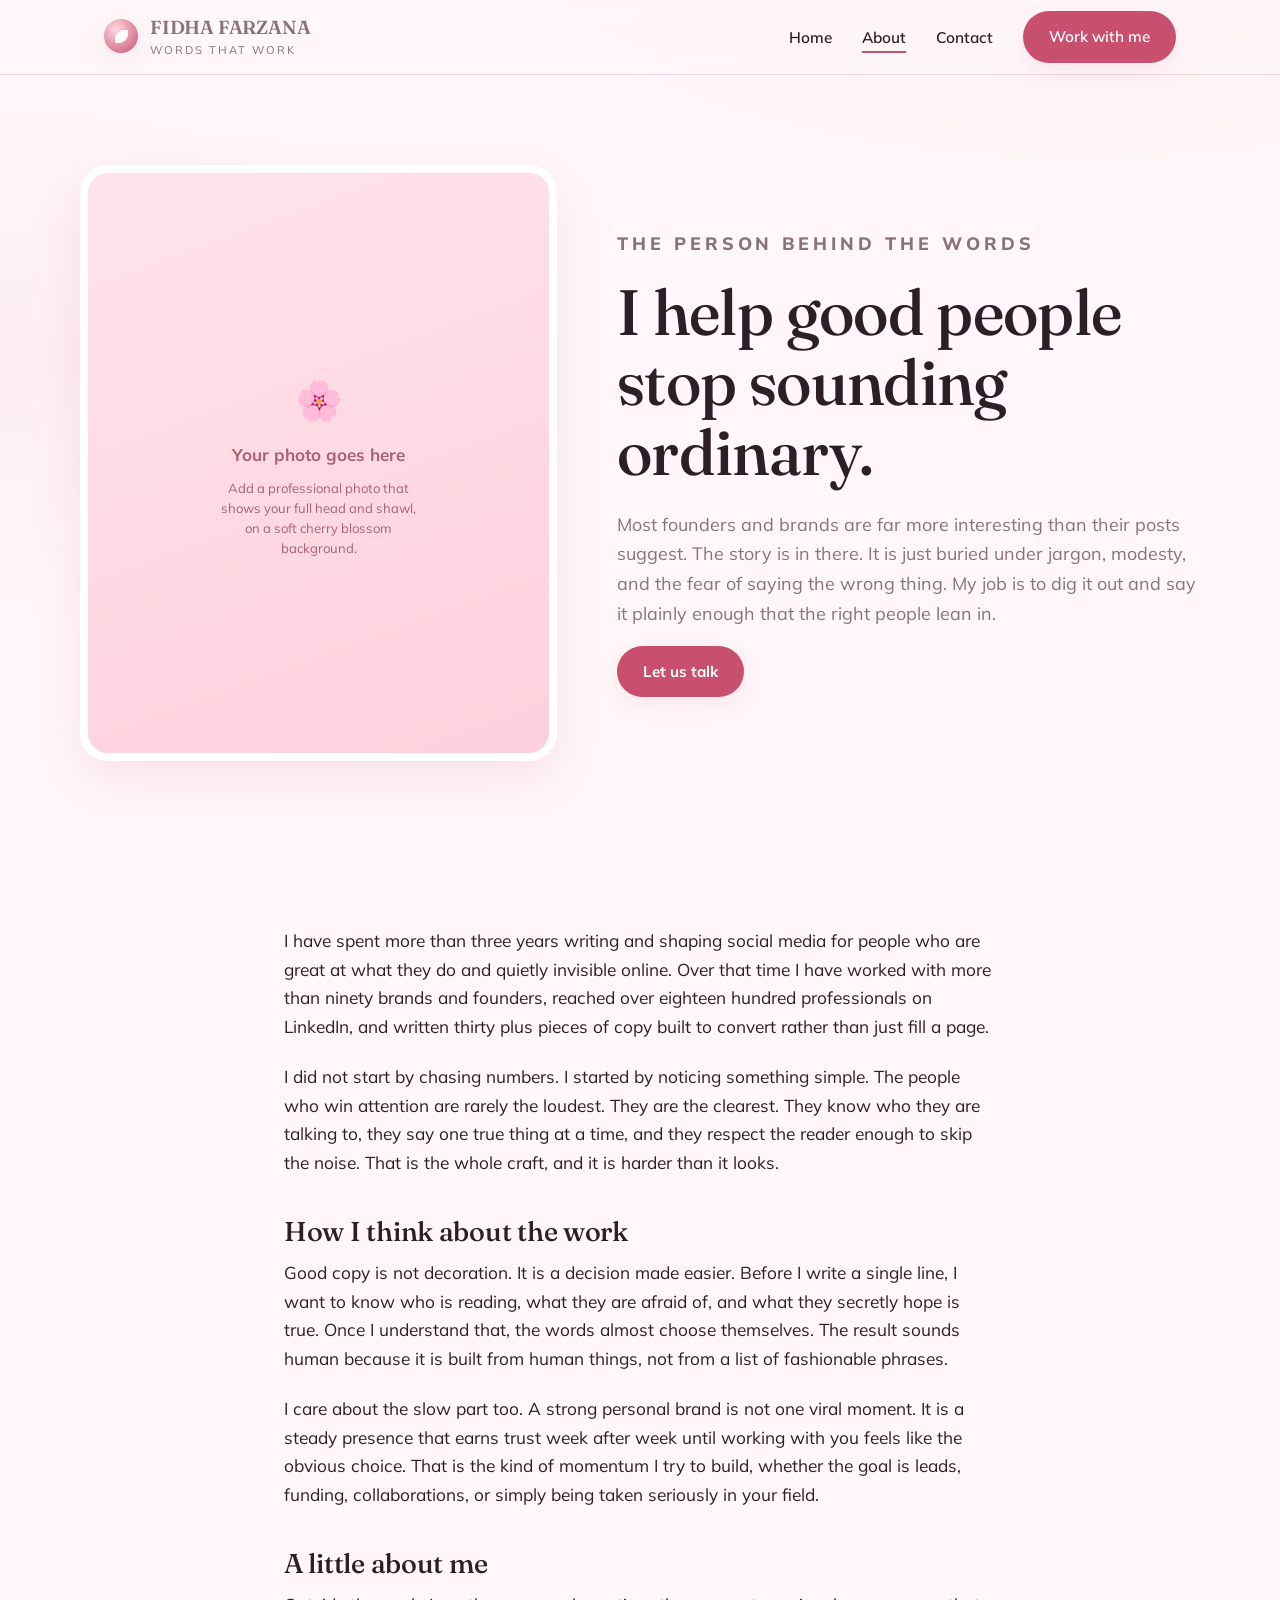
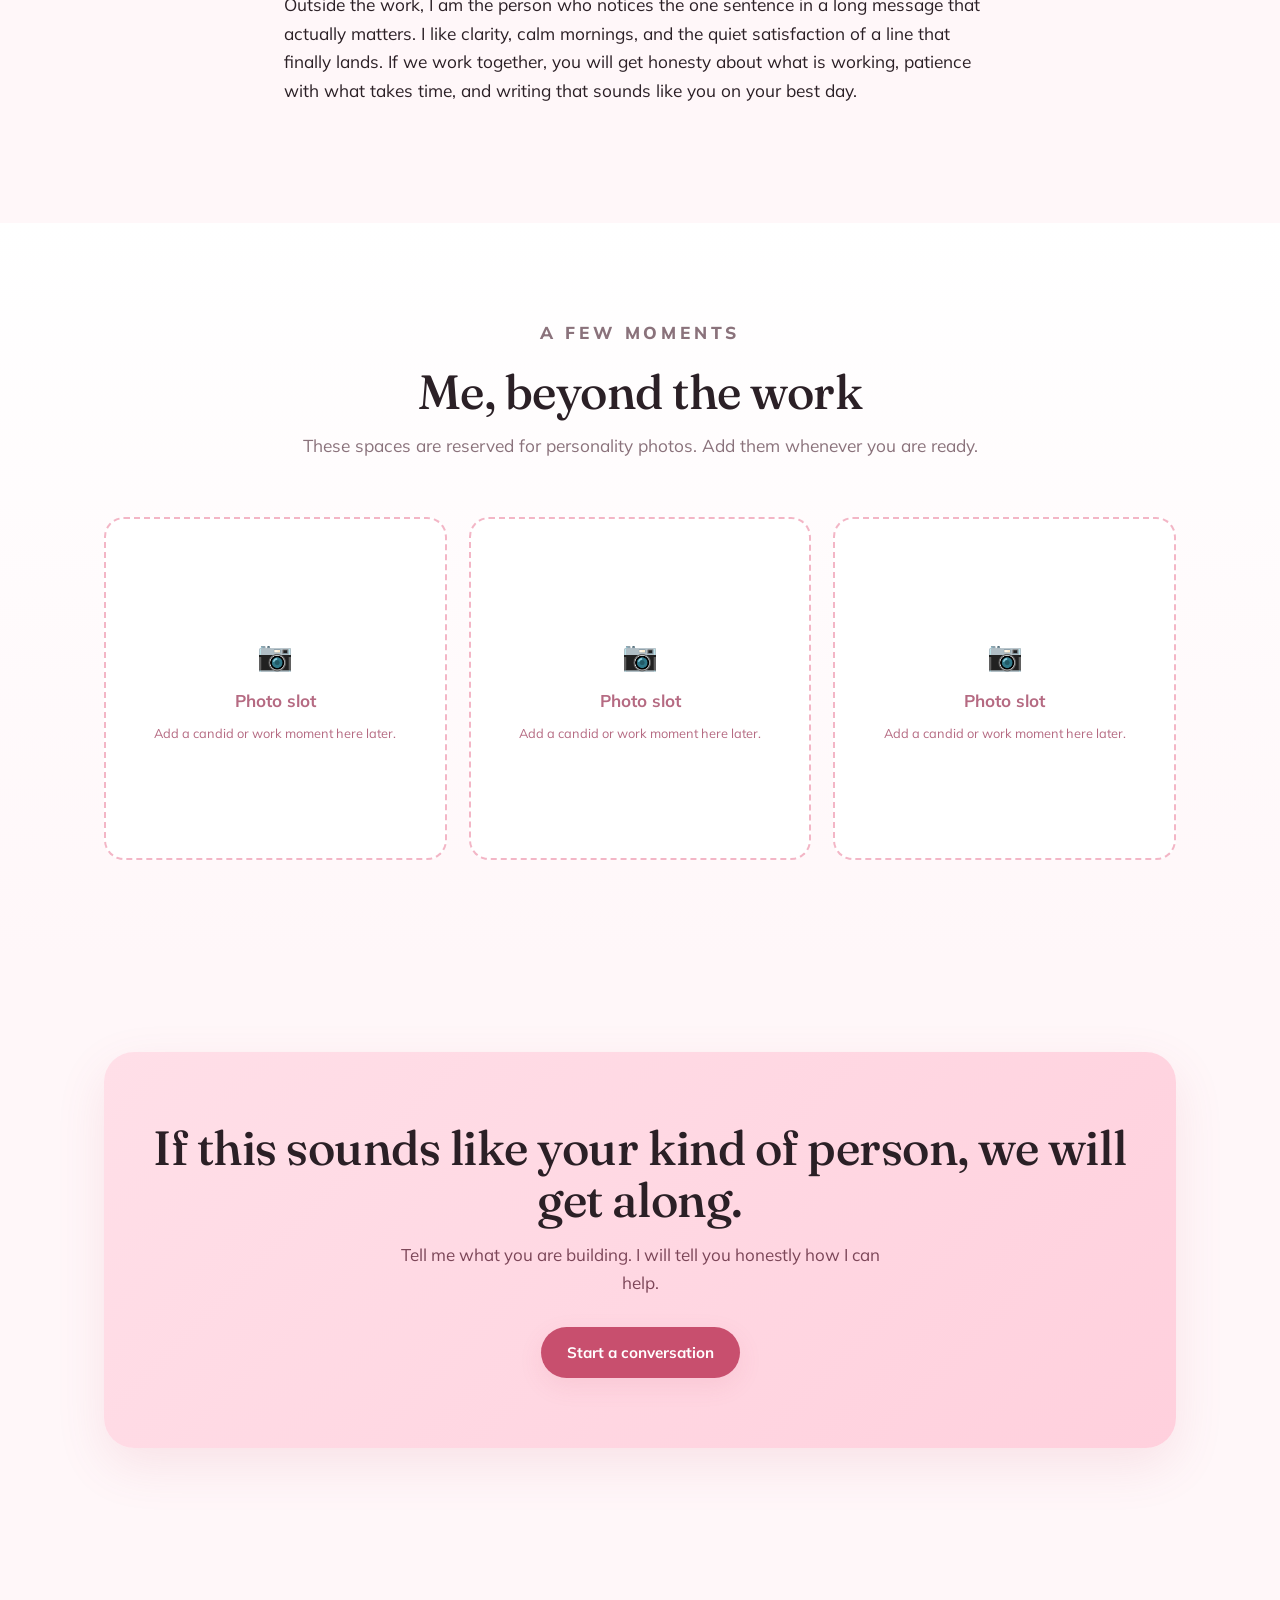
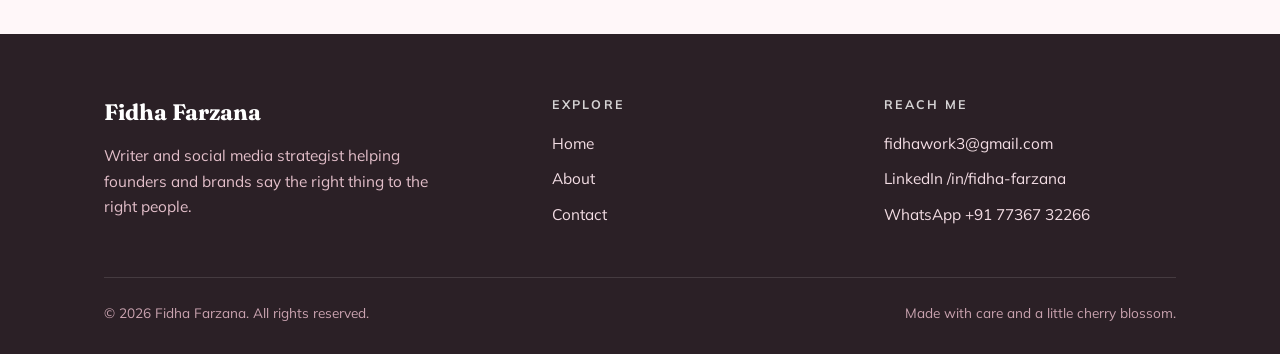
==== about.html @ dc0a6c53 "Create About page for Fidha Farzana This HTML file serves as the 'About' page for Fidha Farzana, det" ====
<!DOCTYPE html>
<html lang="en">
<head>
  <meta charset="UTF-8" />
  <meta name="viewport" content="width=device-width, initial-scale=1.0" />
  <title>About | Fidha Farzana</title>
  <meta name="description" content="Meet Fidha Farzana, a writer and social media strategist who helps founders and brands sound like the best version of themselves." />
  <link rel="preconnect" href="https://fonts.googleapis.com">
  <link rel="preconnect" href="https://fonts.gstatic.com" crossorigin>
  <link href="https://fonts.googleapis.com/css2?family=Fraunces:ital,opsz,wght@0,9..144,400;0,9..144,500;0,9..144,600;1,9..144,500&family=Mulish:wght@400;500;600;700;800&display=swap" rel="stylesheet">
  <link rel="stylesheet" href="styles.css" />
</head>
<body>

  <div class="petals" aria-hidden="true">
    <span class="petal-fall"></span><span class="petal-fall"></span><span class="petal-fall"></span>
    <span class="petal-fall"></span><span class="petal-fall"></span><span class="petal-fall"></span>
    <span class="petal-fall"></span><span class="petal-fall"></span>
  </div>

  <!-- ============ HEADER ============ -->
  <header class="site-header">
    <div class="wrap nav">
      <a class="brand" href="index.html">
        <span class="mark" aria-hidden="true"></span>
        <span><b>Fidha Farzana</b><span>Words that work</span></span>
      </a>
      <button class="menu-toggle" aria-label="Open menu" onclick="document.getElementById('nav').classList.toggle('open')">&#9776;</button>
      <ul class="nav-links" id="nav">
        <li><a href="index.html">Home</a></li>
        <li><a class="active" href="about.html">About</a></li>
        <li><a href="contact.html">Contact</a></li>
        <li><a class="btn" href="contact.html">Work with me</a></li>
      </ul>
    </div>
  </header>

  <!-- ============ ABOUT HERO ============ -->
  <section class="wrap about-hero">
    <!-- PHOTO SLOT: see notes below on how to add your real photo -->
    <div class="photo-frame fade-up d1">
      <!-- When your photo is ready, save it in this folder as "fidha.jpg"
           and replace this whole placeholder block with:
           <img src="images/fidha.jpg" alt="Fidha Farzana" />  -->
      <div class="placeholder">
        <div class="big">&#127800;</div>
        <strong>Your photo goes here</strong>
        <small>Add a professional photo that shows your full head and shawl, on a soft cherry blossom background.</small>
      </div>
    </div>
    <div>
      <p class="eyebrow fade-up d1">The person behind the words</p>
      <h1 class="fade-up d2">I help good people stop sounding ordinary.</h1>
      <p class="fade-up d3">Most founders and brands are far more interesting than their posts suggest. The story is in there. It is just buried under jargon, modesty, and the fear of saying the wrong thing. My job is to dig it out and say it plainly enough that the right people lean in.</p>
      <div class="fade-up d4" style="margin-top:8px;">
        <a class="btn" href="contact.html">Let us talk</a>
      </div>
    </div>
  </section>

  <!-- ============ STORY ============ -->
  <section class="section-pad">
    <div class="wrap story">
      <p>I have spent more than three years writing and shaping social media for people who are great at what they do and quietly invisible online. Over that time I have worked with more than ninety brands and founders, reached over eighteen hundred professionals on LinkedIn, and written thirty plus pieces of copy built to convert rather than just fill a page.</p>

      <p>I did not start by chasing numbers. I started by noticing something simple. The people who win attention are rarely the loudest. They are the clearest. They know who they are talking to, they say one true thing at a time, and they respect the reader enough to skip the noise. That is the whole craft, and it is harder than it looks.</p>

      <h3>How I think about the work</h3>
      <p>Good copy is not decoration. It is a decision made easier. Before I write a single line, I want to know who is reading, what they are afraid of, and what they secretly hope is true. Once I understand that, the words almost choose themselves. The result sounds human because it is built from human things, not from a list of fashionable phrases.</p>

      <p>I care about the slow part too. A strong personal brand is not one viral moment. It is a steady presence that earns trust week after week until working with you feels like the obvious choice. That is the kind of momentum I try to build, whether the goal is leads, funding, collaborations, or simply being taken seriously in your field.</p>

      <h3>A little about me</h3>
      <p>Outside the work, I am the person who notices the one sentence in a long message that actually matters. I like clarity, calm mornings, and the quiet satisfaction of a line that finally lands. If we work together, you will get honesty about what is working, patience with what takes time, and writing that sounds like you on your best day.</p>
    </div>
  </section>

  <!-- ============ PERSONALITY PHOTO SLOTS ============ -->
  <section class="section-pad results">
    <div class="wrap">
      <div class="section-head">
        <p class="eyebrow">A few moments</p>
        <h2>Me, beyond the work</h2>
        <p>These spaces are reserved for personality photos. Add them whenever you are ready.</p>
      </div>
      <div class="slots">
        <div class="slot"><div class="big">&#128247;</div><strong>Photo slot</strong><small>Add a candid or work moment here later.</small></div>
        <div class="slot"><div class="big">&#128247;</div><strong>Photo slot</strong><small>Add a candid or work moment here later.</small></div>
        <div class="slot"><div class="big">&#128247;</div><strong>Photo slot</strong><small>Add a candid or work moment here later.</small></div>
      </div>
    </div>
  </section>

  <!-- ============ CTA ============ -->
  <section class="section-pad">
    <div class="wrap">
      <div class="cta-band">
        <h2>If this sounds like your kind of person, we will get along.</h2>
        <p>Tell me what you are building. I will tell you honestly how I can help.</p>
        <a class="btn" href="contact.html">Start a conversation</a>
      </div>
    </div>
  </section>

  <!-- ============ FOOTER ============ -->
  <footer class="site-footer">
    <div class="wrap">
      <div class="foot-top">
        <div>
          <h4>Fidha Farzana</h4>
          <p>Writer and social media strategist helping founders and brands say the right thing to the right people.</p>
        </div>
        <div class="col">
          <h5>Explore</h5>
          <a href="index.html">Home</a>
          <a href="about.html">About</a>
          <a href="contact.html">Contact</a>
        </div>
        <div class="col">
          <h5>Reach me</h5>
          <a href="mailto:fidhawork3@gmail.com">fidhawork3@gmail.com</a>
          <a href="https://www.linkedin.com/in/fidha-farzana" target="_blank" rel="noopener">LinkedIn /in/fidha-farzana</a>
          <a href="https://wa.me/917736732266" target="_blank" rel="noopener">WhatsApp +91 77367 32266</a>
        </div>
      </div>
      <div class="foot-bottom">
        <span>&copy; 2026 Fidha Farzana. All rights reserved.</span>
        <span>Made with care and a little cherry blossom.</span>
      </div>
    </div>
  </footer>

</body>
</html>
---- styles.css ----
/* ===========================================================
   Fidha Farzana - Portfolio
   Cherry Blossom theme
   To change the colors, edit the values in :root below.
   =========================================================== */

:root {
  --blush:      #fff7f9;   /* page background */
  --petal:      #f9d7e0;   /* soft pink */
  --petal-deep: #f3b6c6;   /* deeper pink */
  --rose:       #c84f6e;   /* main accent (buttons, links) */
  --rose-dark:  #a83a57;   /* hover accent */
  --ink:        #2b2026;   /* main text */
  --muted:      #8a727b;   /* soft grey text */
  --line:       #f0d8df;   /* hairlines / borders */
  --white:      #ffffff;
  --shadow:     0 18px 50px rgba(200, 79, 110, 0.12);
  --shadow-sm:  0 8px 24px rgba(200, 79, 110, 0.10);
  --radius:     22px;
  --maxw:       1120px;
}

* { margin: 0; padding: 0; box-sizing: border-box; }

html { scroll-behavior: smooth; }

body {
  font-family: "Mulish", system-ui, sans-serif;
  color: var(--ink);
  background:
    radial-gradient(1200px 600px at 85% -5%, #ffe9ef 0%, rgba(255,233,239,0) 60%),
    radial-gradient(900px 500px at 0% 10%, #fdeef3 0%, rgba(253,238,243,0) 55%),
    var(--blush);
  line-height: 1.65;
  font-size: 17px;
  overflow-x: hidden;
}

h1, h2, h3, .serif {
  font-family: "Fraunces", Georgia, serif;
  font-weight: 500;
  line-height: 1.1;
  letter-spacing: -0.01em;
  color: var(--ink);
}

a { color: var(--rose); text-decoration: none; transition: color .2s ease; }
a:hover { color: var(--rose-dark); }

.wrap { max-width: var(--maxw); margin: 0 auto; padding: 0 24px; }

/* ---------- Falling petals (subtle atmosphere) ---------- */
.petals { position: fixed; inset: 0; pointer-events: none; z-index: 0; overflow: hidden; }
.petal-fall {
  position: absolute; top: -8%;
  width: 16px; height: 16px;
  background: var(--petal-deep);
  border-radius: 70% 0 70% 0;
  opacity: .55;
  animation: fall linear infinite;
}
.petal-fall:nth-child(odd) { background: var(--petal); width: 12px; height: 12px; opacity:.45; }
.petal-fall:nth-child(1){ left:6%;  animation-duration:14s; animation-delay:0s; }
.petal-fall:nth-child(2){ left:18%; animation-duration:18s; animation-delay:3s; }
.petal-fall:nth-child(3){ left:32%; animation-duration:12s; animation-delay:1s; }
.petal-fall:nth-child(4){ left:47%; animation-duration:20s; animation-delay:5s; }
.petal-fall:nth-child(5){ left:61%; animation-duration:15s; animation-delay:2s; }
.petal-fall:nth-child(6){ left:74%; animation-duration:17s; animation-delay:6s; }
.petal-fall:nth-child(7){ left:88%; animation-duration:13s; animation-delay:4s; }
.petal-fall:nth-child(8){ left:95%; animation-duration:19s; animation-delay:1.5s; }
@keyframes fall {
  0%   { transform: translateY(0) rotate(0deg); opacity:0; }
  10%  { opacity:.5; }
  100% { transform: translateY(108vh) rotate(420deg); opacity:0; }
}
@media (prefers-reduced-motion: reduce) { .petal-fall { display:none; } }

/* ---------- Header ---------- */
.site-header {
  position: sticky; top: 0; z-index: 50;
  backdrop-filter: blur(10px);
  background: rgba(255, 247, 249, 0.82);
  border-bottom: 1px solid var(--line);
}
.nav {
  display: flex; align-items: center; justify-content: space-between;
  height: 74px;
}
.brand { display: flex; align-items: center; gap: 12px; }
.brand .mark {
  width: 34px; height: 34px; border-radius: 50%;
  background: radial-gradient(circle at 35% 30%, #ffd6e1, var(--rose));
  position: relative; flex: none;
  box-shadow: var(--shadow-sm);
}
.brand .mark::before {
  content: ""; position: absolute; inset: 0; margin: auto;
  width: 13px; height: 13px; background: var(--white);
  border-radius: 70% 0 70% 0;
}
.brand b { font-family:"Fraunces", serif; font-weight:600; font-size: 1.18rem; letter-spacing:-.01em; }
.brand span { display:block; font-size:.7rem; color: var(--muted); letter-spacing:.18em; text-transform: uppercase; margin-top:-2px;}

.nav-links { display: flex; align-items: center; gap: 30px; list-style: none; }
.nav-links a {
  color: var(--ink); font-weight: 600; font-size: .96rem; position: relative;
}
.nav-links a::after {
  content:""; position:absolute; left:0; bottom:-6px; width:0; height:2px;
  background: var(--rose); transition: width .25s ease;
}
.nav-links a:hover::after, .nav-links a.active::after { width:100%; }
.nav-links .btn { color: var(--white); }
.nav-links .btn::after { display:none; }

.menu-toggle { display:none; background:none; border:none; font-size:1.6rem; color:var(--ink); cursor:pointer; }

/* ---------- Buttons ---------- */
.btn {
  display: inline-flex; align-items: center; gap: 10px;
  background: var(--rose); color: var(--white);
  padding: 13px 26px; border-radius: 999px; font-weight: 700; font-size: .95rem;
  box-shadow: var(--shadow-sm); transition: transform .2s ease, background .2s ease;
  border: none; cursor: pointer;
}
.btn:hover { background: var(--rose-dark); color: var(--white); transform: translateY(-2px); }
.btn-ghost {
  background: transparent; color: var(--rose);
  border: 1.5px solid var(--petal-deep); box-shadow: none;
}
.btn-ghost:hover { background: var(--white); color: var(--rose-dark); }

/* ---------- Sections ---------- */
section { position: relative; z-index: 1; }
.section-pad { padding: 96px 0; }
.eyebrow {
  display:inline-block; font-size:.78rem; letter-spacing:.22em; text-transform:uppercase;
  color: var(--rose); font-weight:800; margin-bottom: 18px;
}
.section-head { max-width: 720px; margin: 0 auto 56px; text-align:center; }
.section-head h2 { font-size: clamp(2rem, 4vw, 3rem); margin-bottom: 14px; }
.section-head p { color: var(--muted); font-size: 1.08rem; }

/* ---------- Hero ---------- */
.hero { padding: 120px 0 110px; text-align: center; }
.hero h1 {
  font-size: clamp(2.6rem, 7vw, 5rem);
  margin: 0 auto 22px; max-width: 14ch;
}
.hero h1 .accent { font-style: italic; color: var(--rose); }
.hero .lede {
  font-size: clamp(1.05rem, 2vw, 1.3rem);
  color: var(--muted); max-width: 56ch; margin: 0 auto 38px;
}
.hero-cta { display:flex; gap:14px; justify-content:center; flex-wrap:wrap; }
.fade-up { opacity:0; transform: translateY(22px); animation: fadeUp .9s ease forwards; }
.d1{animation-delay:.05s} .d2{animation-delay:.2s} .d3{animation-delay:.35s} .d4{animation-delay:.5s}
@keyframes fadeUp { to { opacity:1; transform:none; } }

/* ---------- Stats ---------- */
.stats { background: var(--white); border-top:1px solid var(--line); border-bottom:1px solid var(--line); }
.stats .grid {
  display:grid; grid-template-columns: repeat(4, 1fr); gap: 20px; padding: 56px 0;
}
.stat { text-align:center; padding: 8px 10px; }
.stat .num { font-family:"Fraunces", serif; font-size: clamp(2.1rem, 4vw, 3rem); color: var(--rose); font-weight:600; }
.stat .label { color: var(--muted); font-size:.95rem; margin-top:6px; }

/* ---------- Cards grid ---------- */
.cards { display:grid; grid-template-columns: repeat(2, 1fr); gap: 26px; }
.card {
  background: var(--white); border:1px solid var(--line); border-radius: var(--radius);
  padding: 36px; box-shadow: var(--shadow-sm); transition: transform .25s ease, box-shadow .25s ease;
}
.card:hover { transform: translateY(-6px); box-shadow: var(--shadow); }
.card .ic {
  width: 52px; height: 52px; border-radius: 16px; display:grid; place-items:center;
  background: linear-gradient(135deg, #ffe3ea, #ffd0dd); margin-bottom: 20px; font-size: 1.5rem;
}
.card h3 { font-size: 1.4rem; margin-bottom: 10px; }
.card p { color: var(--muted); }

/* ---------- Results ---------- */
.results { background: linear-gradient(180deg, #fff 0%, #fff7f9 100%); }
.results-grid { display:grid; grid-template-columns: repeat(4, 1fr); gap: 18px; }
.result {
  background: var(--white); border:1px solid var(--line); border-radius: 18px;
  padding: 28px 24px; box-shadow: var(--shadow-sm);
}
.result .big { font-family:"Fraunces", serif; font-size: 1.7rem; color: var(--rose); font-weight:600; line-height:1.1; margin-bottom:8px; }
.result p { color: var(--ink); font-size:.98rem; }

/* ---------- Testimonials ---------- */
.quotes { display:grid; grid-template-columns: repeat(3, 1fr); gap: 24px; }
.quote {
  background: var(--white); border:1px solid var(--line); border-radius: var(--radius);
  padding: 34px; box-shadow: var(--shadow-sm); position:relative;
}
.quote::before {
  content: "\201C"; font-family:"Fraunces", serif; position:absolute; top: 6px; left: 22px;
  font-size: 4.5rem; color: var(--petal-deep); line-height:1;
}
.quote p { position:relative; margin: 16px 0 22px; color: var(--ink); font-size:1.03rem; }
.quote .who { display:flex; align-items:center; gap:12px; }
.quote .who .dot { width:42px; height:42px; border-radius:50%; background:linear-gradient(135deg,#ffd6e1,var(--petal-deep)); flex:none; }
.quote .who b { display:block; font-size:.98rem; }
.quote .who span { color: var(--muted); font-size:.85rem; }

/* ---------- FAQ ---------- */
.faq { max-width: 820px; margin: 0 auto; }
.faq details {
  background: var(--white); border:1px solid var(--line); border-radius: 16px;
  padding: 4px 26px; margin-bottom: 14px; box-shadow: var(--shadow-sm);
}
.faq summary {
  list-style: none; cursor: pointer; font-family:"Fraunces", serif; font-size:1.18rem;
  padding: 20px 0; display:flex; justify-content:space-between; align-items:center; gap:16px;
}
.faq summary::-webkit-details-marker { display:none; }
.faq summary::after { content:"+"; color: var(--rose); font-size:1.6rem; transition: transform .2s ease; }
.faq details[open] summary::after { transform: rotate(45deg); }
.faq details p { color: var(--muted); padding: 0 0 22px; }

/* ---------- CTA banner ---------- */
.cta-band {
  background: linear-gradient(135deg, #ffdfe8, #ffd0dd);
  border-radius: 30px; padding: 70px 40px; text-align:center; box-shadow: var(--shadow);
  position:relative; overflow:hidden;
}
.cta-band h2 { font-size: clamp(2rem, 4vw, 3rem); margin-bottom: 14px; }
.cta-band p { color:#7c4658; max-width: 50ch; margin: 0 auto 30px; }

/* ---------- About page ---------- */
.about-hero { display:grid; grid-template-columns: 0.9fr 1.1fr; gap: 60px; align-items:center; padding: 90px 0 70px; }
.about-hero h1 { font-size: clamp(2.4rem, 5vw, 4rem); margin-bottom: 22px; }
.about-hero p { color: var(--muted); font-size:1.12rem; margin-bottom: 18px; }

.photo-frame {
  position: relative; border-radius: 28px; overflow: hidden;
  background: linear-gradient(160deg, #ffe3ea, #ffd0dd);
  box-shadow: var(--shadow); aspect-ratio: 4 / 5;
  border: 8px solid var(--white);
}
.photo-frame img { width:100%; height:100%; object-fit: cover; object-position: top center; display:block; }
.photo-frame .placeholder {
  position:absolute; inset:0; display:flex; flex-direction:column; align-items:center; justify-content:center;
  text-align:center; color:#a8607a; padding: 24px; gap:10px;
}
.photo-frame .placeholder .big { font-size:2.4rem; }
.photo-frame .placeholder small { font-size:.82rem; max-width: 26ch; line-height:1.5; }

.story { max-width: 760px; margin: 0 auto; }
.story p { margin-bottom: 22px; font-size: 1.08rem; }
.story h3 { font-size: 1.7rem; margin: 40px 0 12px; }

.slots { display:grid; grid-template-columns: repeat(3,1fr); gap: 22px; }
.slot {
  aspect-ratio: 1/1; border-radius: 20px; border: 2px dashed var(--petal-deep);
  background: #fff; display:flex; flex-direction:column; align-items:center; justify-content:center;
  color:#b56a82; text-align:center; gap:8px; padding:16px;
}
.slot .big { font-size: 1.8rem; }
.slot small { font-size:.8rem; }

/* ---------- Contact page ---------- */
.contact-grid { display:grid; grid-template-columns: repeat(3,1fr); gap: 24px; margin-bottom: 50px; }
.contact-card {
  background: var(--white); border:1px solid var(--line); border-radius: var(--radius);
  padding: 36px; text-align:center; box-shadow: var(--shadow-sm); transition: transform .25s ease, box-shadow .25s ease;
}
.contact-card:hover { transform: translateY(-6px); box-shadow: var(--shadow); }
.contact-card .ic { width:58px; height:58px; border-radius:50%; margin:0 auto 18px; display:grid; place-items:center; background:linear-gradient(135deg,#ffe3ea,#ffd0dd); font-size:1.5rem; }
.contact-card h3 { font-size:1.3rem; margin-bottom:8px; }
.contact-card a { font-weight:700; word-break: break-word; }
.contact-card p { color: var(--muted); font-size:.9rem; margin-top:4px; }

.contact-form { max-width: 640px; margin: 0 auto; background:var(--white); border:1px solid var(--line); border-radius: var(--radius); padding: 40px; box-shadow: var(--shadow-sm); }
.contact-form label { display:block; font-weight:700; font-size:.9rem; margin-bottom:8px; }
.contact-form input, .contact-form textarea {
  width:100%; padding:14px 16px; border:1.5px solid var(--line); border-radius:14px;
  font-family:inherit; font-size:1rem; margin-bottom: 20px; background:#fffafb; color:var(--ink);
}
.contact-form input:focus, .contact-form textarea:focus { outline:none; border-color: var(--petal-deep); }

/* ---------- Footer ---------- */
.site-footer { background: var(--ink); color: #f3dde4; margin-top: 90px; }
.site-footer .wrap { padding-top: 60px; padding-bottom: 30px; }
.foot-top { display:grid; grid-template-columns: 1.4fr 1fr 1fr; gap: 40px; }
.site-footer h4 { font-family:"Fraunces",serif; font-size:1.4rem; color:#fff; margin-bottom:12px; }
.site-footer p { color:#e3bfca; font-size:.96rem; max-width: 38ch; }
.site-footer .col h5 { color:#fff; font-size:.78rem; letter-spacing:.18em; text-transform:uppercase; margin-bottom:16px; opacity:.8;}
.site-footer .col a, .site-footer .col span { display:block; color:#f3dde4; margin-bottom:10px; font-size:.96rem; }
.site-footer .col a:hover { color:#fff; }
.foot-bottom { border-top:1px solid rgba(255,255,255,.12); margin-top:40px; padding-top:24px; display:flex; justify-content:space-between; flex-wrap:wrap; gap:10px; font-size:.85rem; color:#caa3b0; }

/* ---------- Responsive ---------- */
@media (max-width: 880px) {
  .menu-toggle { display:block; }
  .nav-links {
    position:absolute; top:74px; left:0; right:0; flex-direction:column; gap:0;
    background:var(--white); border-bottom:1px solid var(--line); padding:8px 0;
    transform: translateY(-150%); transition: transform .3s ease; box-shadow: var(--shadow-sm);
  }
  .nav-links.open { transform: none; }
  .nav-links li { width:100%; }
  .nav-links a { display:block; padding:14px 24px; }
  .nav-links a::after { display:none; }
  .nav-links .btn { margin:10px 24px; justify-content:center; }
  .cards, .results-grid, .quotes, .contact-grid, .slots, .stats .grid { grid-template-columns: 1fr; }
  .stats .grid { grid-template-columns: 1fr 1fr; gap: 30px; }
  .results-grid { grid-template-columns: 1fr 1fr; }
  .about-hero { grid-template-columns: 1fr; gap: 36px; }
  .foot-top { grid-template-columns: 1fr; gap: 28px; }
  .section-pad { padding: 70px 0; }
}
@media (max-width: 520px) {
  .results-grid, .stats .grid { grid-template-columns: 1fr; }
}
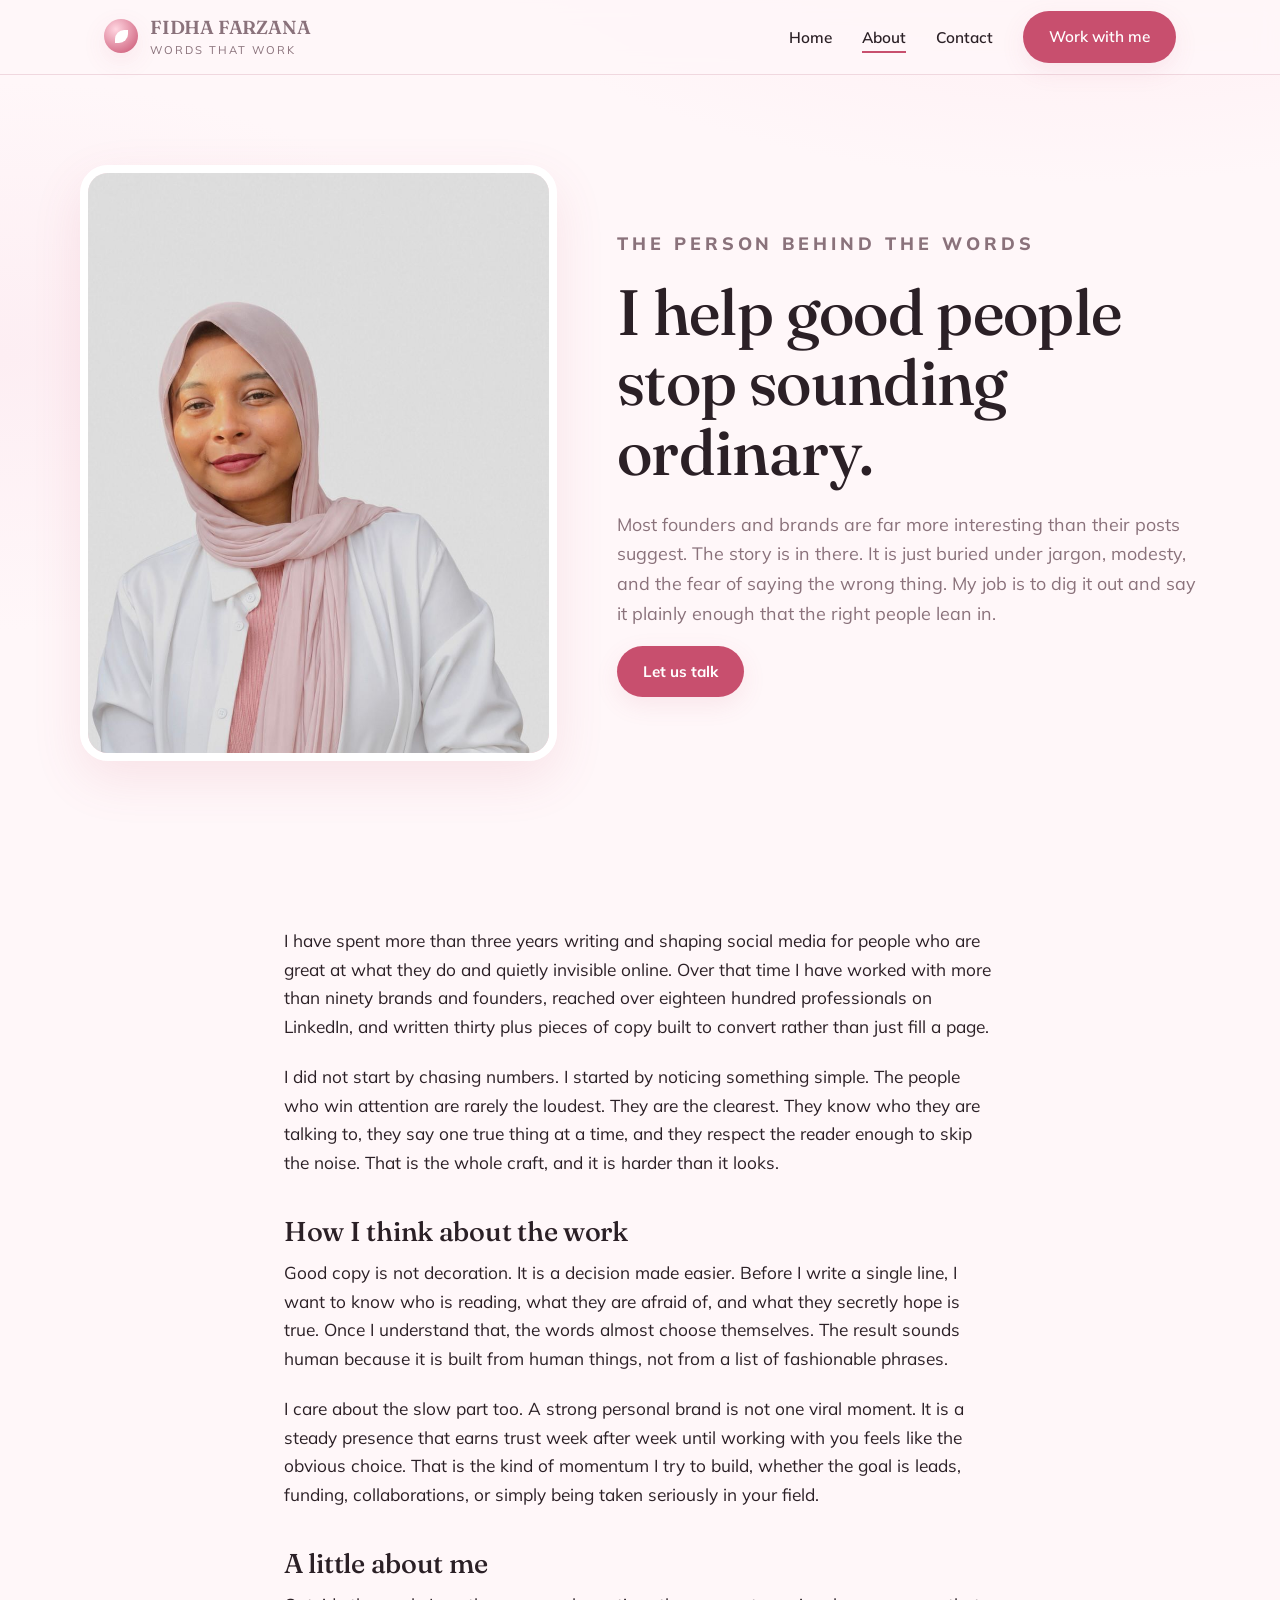
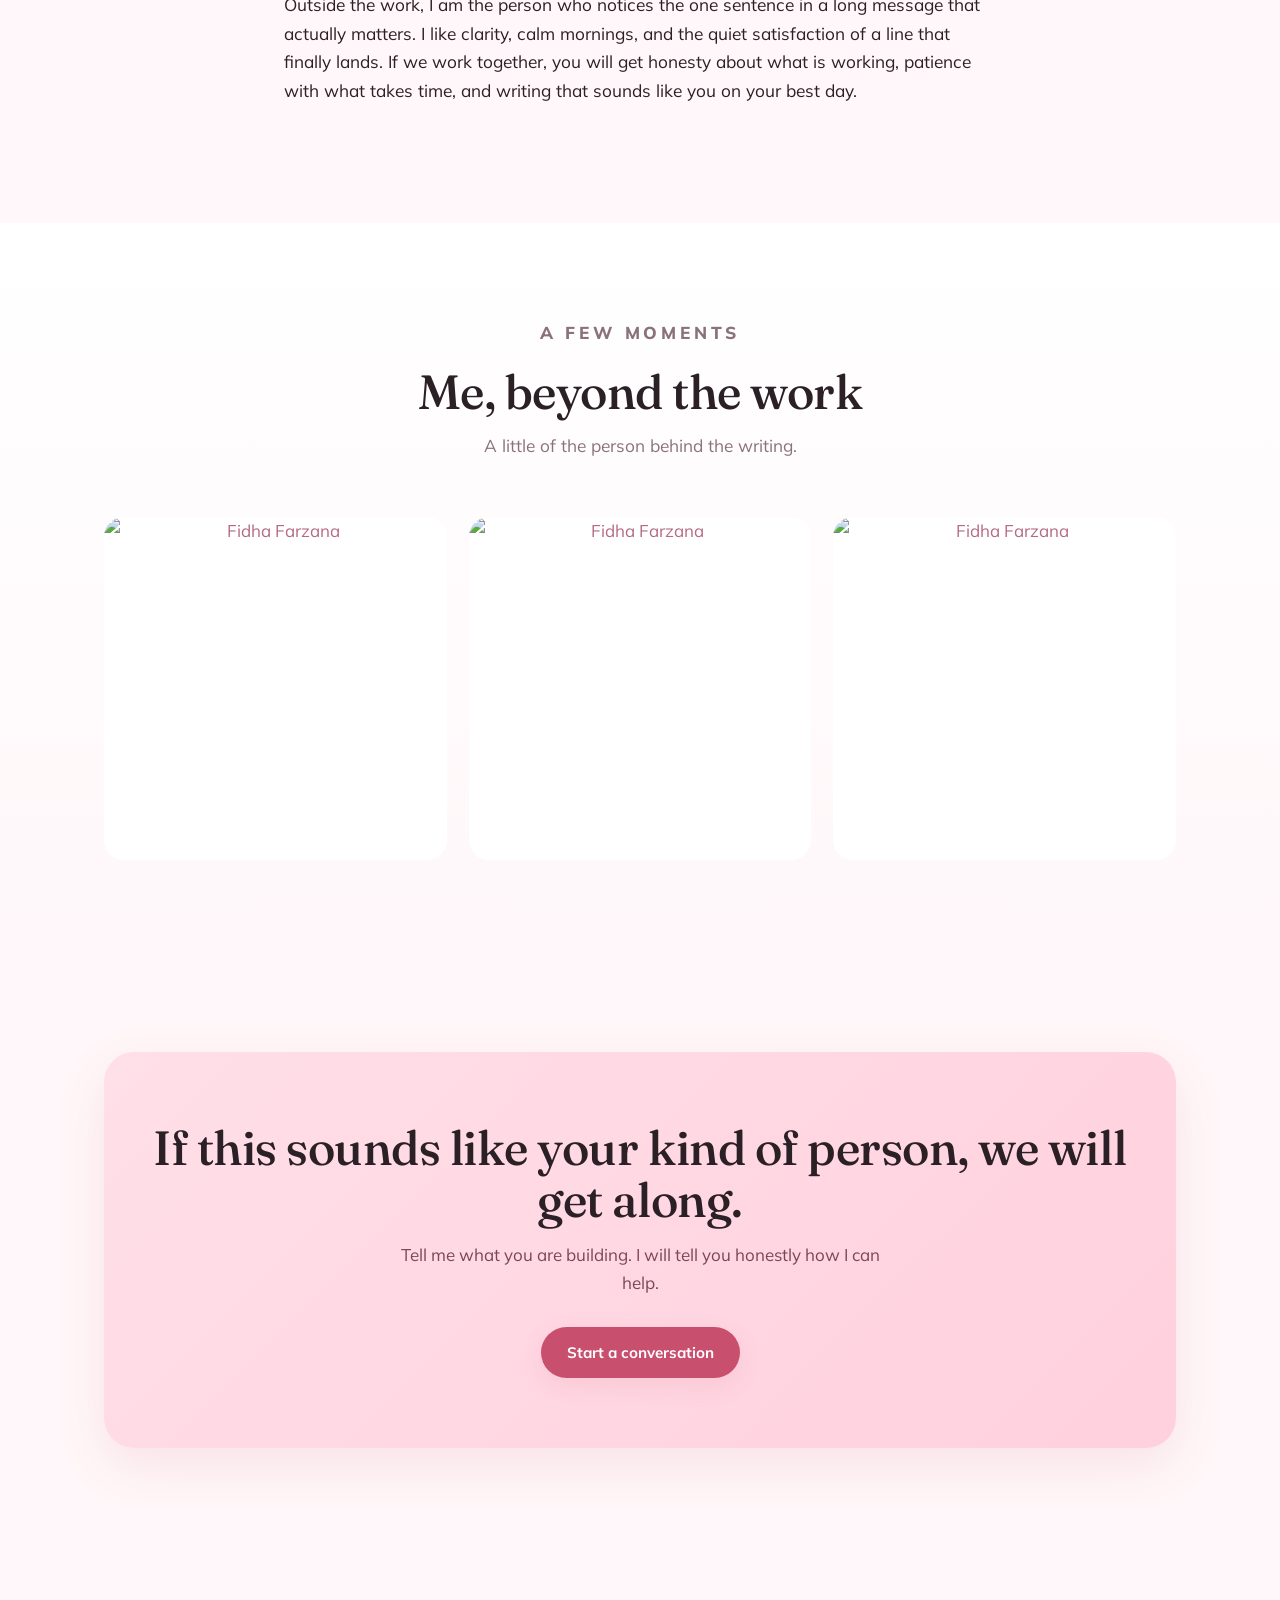
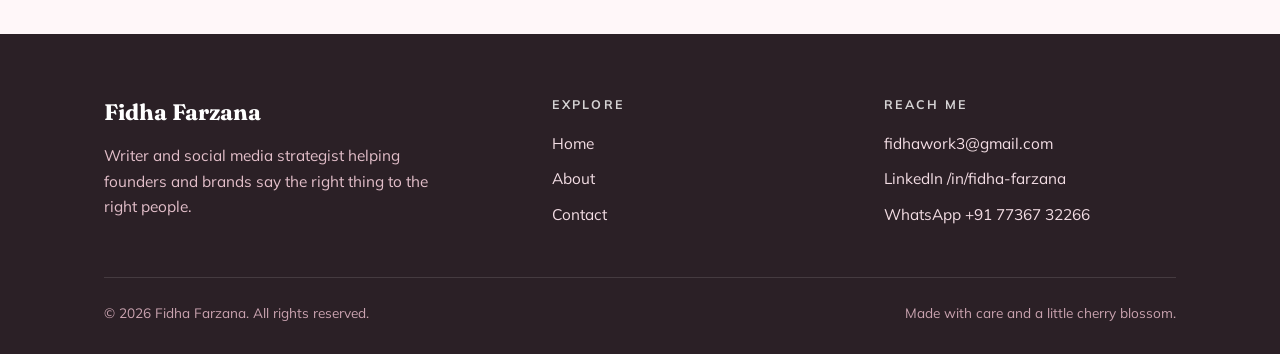
==== commit 8c0fa3d8: "Replace placeholder images with actual photos Updated the photo section with actual images and modif" ====
--- a/about.html
+++ b/about.html
@@ -37,16 +37,8 @@
 
   <!-- ============ ABOUT HERO ============ -->
   <section class="wrap about-hero">
-    <!-- PHOTO SLOT: see notes below on how to add your real photo -->
     <div class="photo-frame fade-up d1">
-      <!-- When your photo is ready, save it in this folder as "fidha.jpg"
-           and replace this whole placeholder block with:
-           <img src="images/fidha.jpg" alt="Fidha Farzana" />  -->
-      <div class="placeholder">
-        <div class="big">&#127800;</div>
-        <strong>Your photo goes here</strong>
-        <small>Add a professional photo that shows your full head and shawl, on a soft cherry blossom background.</small>
-      </div>
+      <img src="photo111.jpeg" alt="Fidha Farzana" />
     </div>
     <div>
       <p class="eyebrow fade-up d1">The person behind the words</p>
@@ -75,18 +67,18 @@
     </div>
   </section>
 
-  <!-- ============ PERSONALITY PHOTO SLOTS ============ -->
+  <!-- ============ PERSONALITY PHOTOS ============ -->
   <section class="section-pad results">
     <div class="wrap">
       <div class="section-head">
         <p class="eyebrow">A few moments</p>
         <h2>Me, beyond the work</h2>
-        <p>These spaces are reserved for personality photos. Add them whenever you are ready.</p>
+        <p>A little of the person behind the writing.</p>
       </div>
       <div class="slots">
-        <div class="slot"><div class="big">&#128247;</div><strong>Photo slot</strong><small>Add a candid or work moment here later.</small></div>
-        <div class="slot"><div class="big">&#128247;</div><strong>Photo slot</strong><small>Add a candid or work moment here later.</small></div>
-        <div class="slot"><div class="big">&#128247;</div><strong>Photo slot</strong><small>Add a candid or work moment here later.</small></div>
+        <div class="slot" style="padding:0; border:none; overflow:hidden;"><img src="photo112.jpeg" alt="Fidha Farzana" style="width:100%; height:100%; object-fit:cover;" /></div>
+        <div class="slot" style="padding:0; border:none; overflow:hidden;"><img src="photo113.jpeg" alt="Fidha Farzana" style="width:100%; height:100%; object-fit:cover;" /></div>
+        <div class="slot" style="padding:0; border:none; overflow:hidden;"><img src="photo114.jpeg" alt="Fidha Farzana" style="width:100%; height:100%; object-fit:cover;" /></div>
       </div>
     </div>
   </section>
